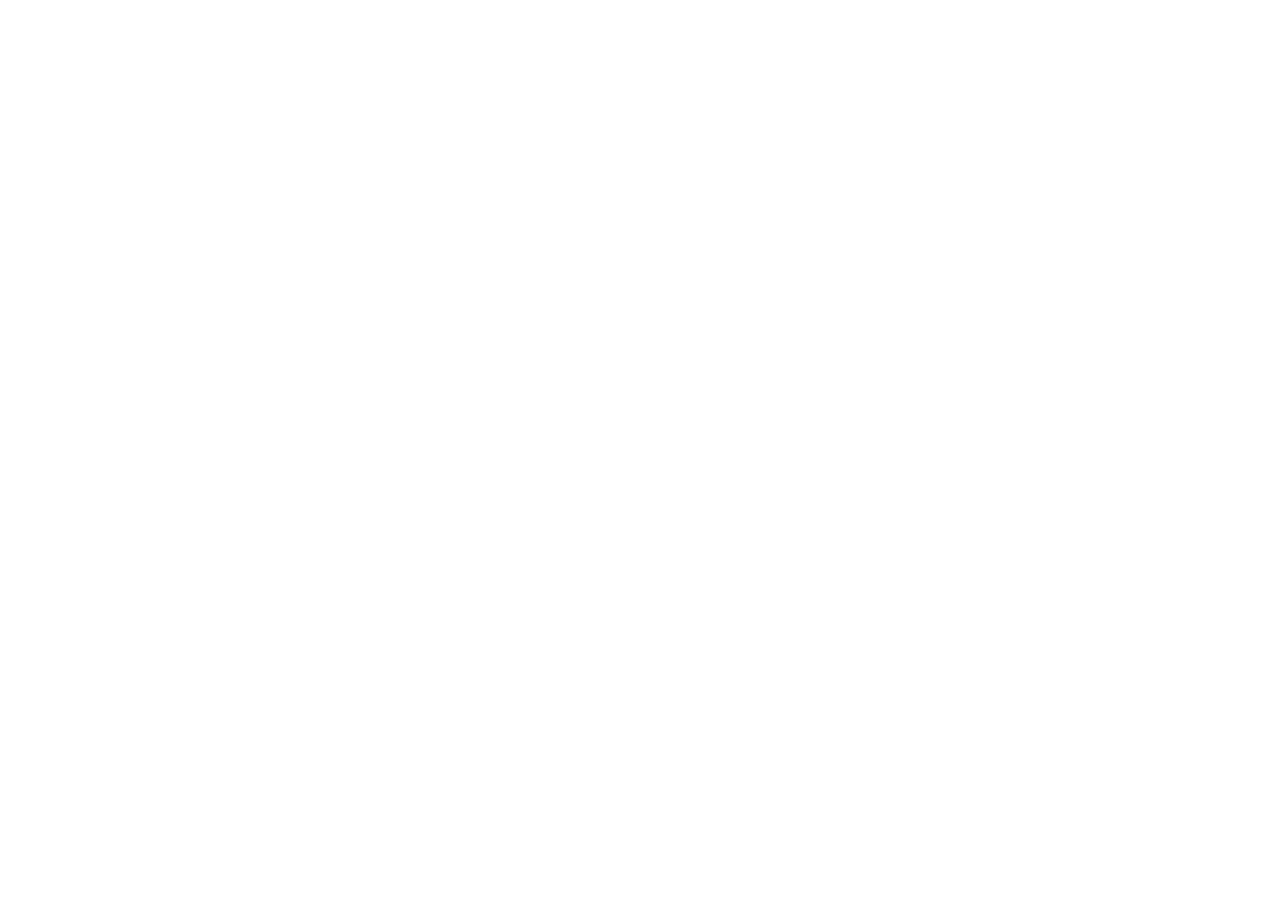
==== index.html @ 2fe9914c "feat: add browser game entry point" ====
<!doctype html>
<html lang="en">
  <head>
    <meta charset="UTF-8" />
    <meta name="viewport" content="width=device-width, initial-scale=1.0" />
    <meta name="theme-color" content="#111018" />
    <meta
      name="description"
      content="SHIFT//LIFE — a personal narrative roguelite where every week is a run."
    />
    <title>SHIFT//LIFE</title>
    <link rel="stylesheet" href="./src/style.css" />
  </head>
  <body>
    <div id="app"></div>
    <script type="module" src="./src/main.js"></script>
  </body>
</html>
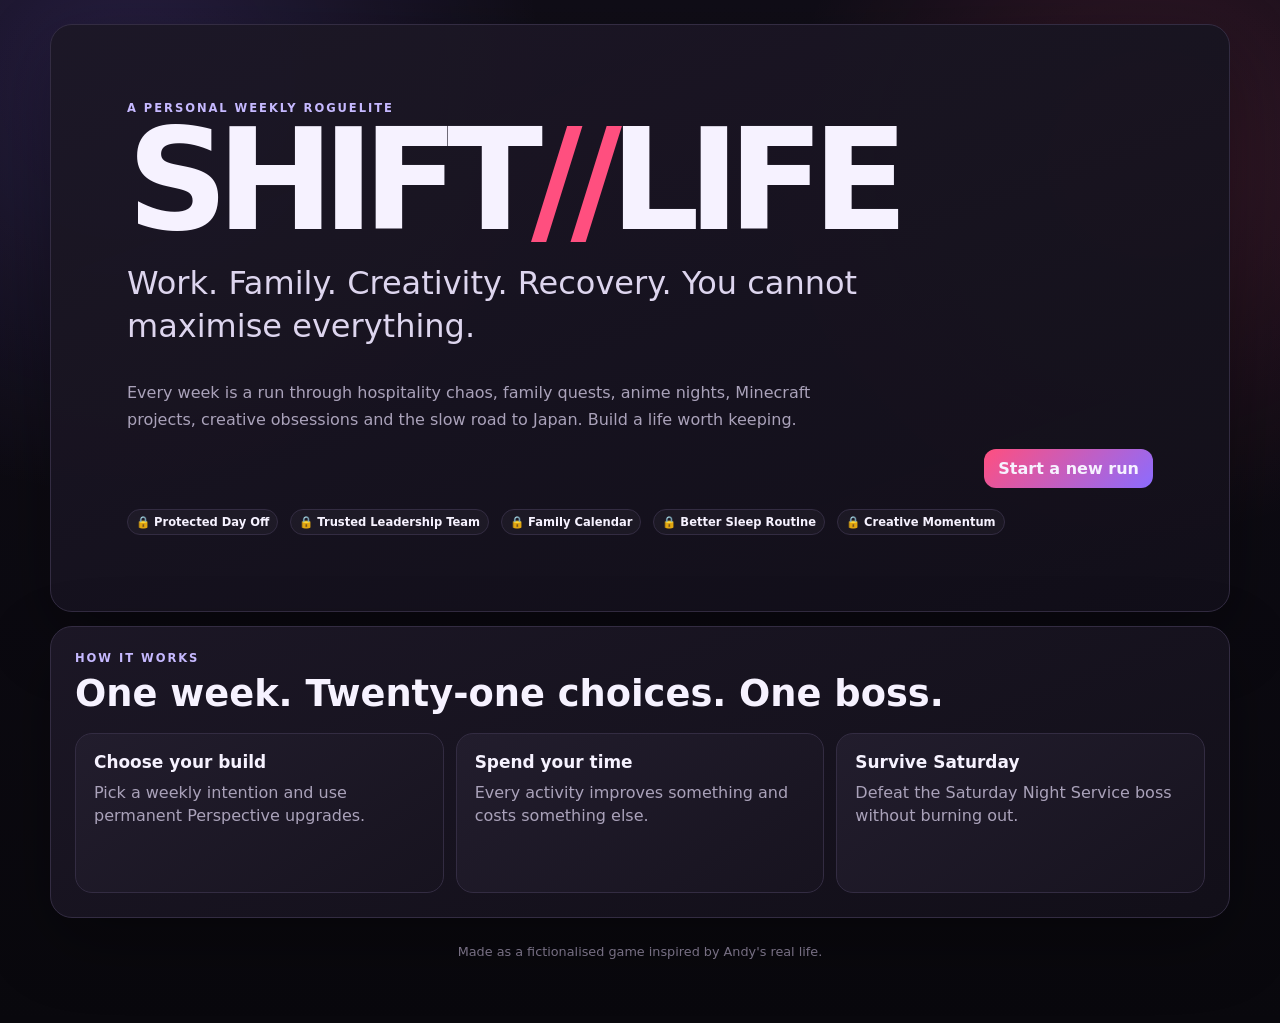
==== commit 6dba3e60: "fix: point the main Pages URL to the rebuilt game" ====
--- a/index.html
+++ b/index.html
@@ -1,18 +1,13 @@
 <!doctype html>
 <html lang="en">
-  <head>
-    <meta charset="UTF-8" />
-    <meta name="viewport" content="width=device-width, initial-scale=1.0" />
-    <meta name="theme-color" content="#111018" />
-    <meta
-      name="description"
-      content="SHIFT//LIFE — a personal narrative roguelite where every week is a run."
-    />
-    <title>SHIFT//LIFE</title>
-    <link rel="stylesheet" href="./src/style.css" />
-  </head>
-  <body>
-    <div id="app"></div>
-    <script type="module" src="./src/main.js"></script>
-  </body>
+<head>
+  <meta charset="utf-8" />
+  <meta name="viewport" content="width=device-width,initial-scale=1" />
+  <meta http-equiv="refresh" content="0; url=./play.html" />
+  <title>Opening SHIFT//LIFE…</title>
+  <script>window.location.replace('./play.html');</script>
+</head>
+<body>
+  <p><a href="./play.html">Tap here to play SHIFT//LIFE</a></p>
+</body>
 </html>
